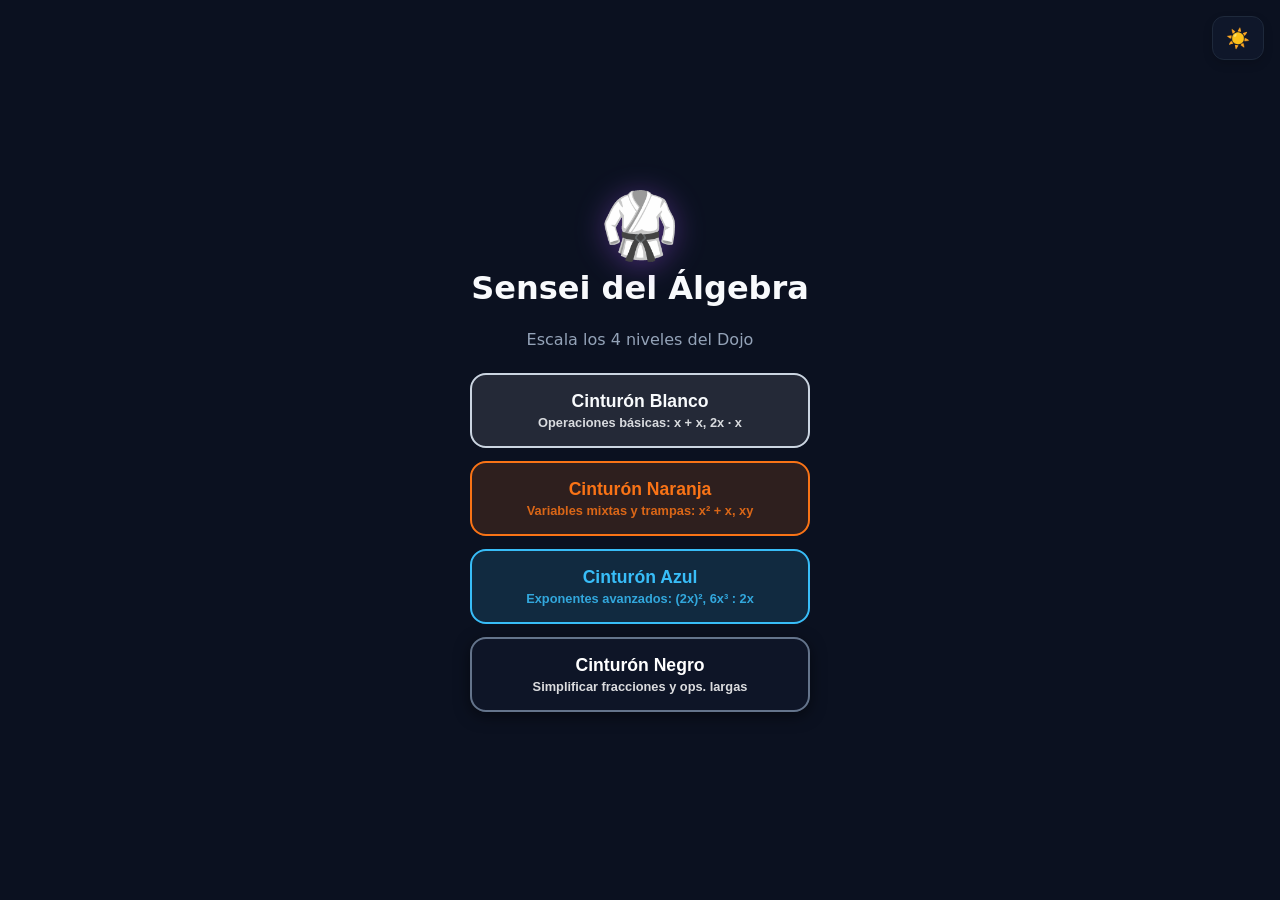
==== algebra.html @ e0170207 "Add files via upload" ====
<!DOCTYPE html>
<html lang="es">
<head>
  <script>
    if (localStorage.getItem('mathlab_theme') === 'light') {
      document.documentElement.setAttribute('data-theme', 'light');
    }
  </script>
  <meta charset="UTF-8">
  <meta name="viewport" content="width=device-width, initial-scale=1.0, maximum-scale=1.0, user-scalable=no">
  <title>Sensei del Álgebra | MATH LAB</title>
  
  <meta name="theme-color" content="#0b1120">
  <meta name="apple-mobile-web-app-capable" content="yes">
  <meta name="apple-mobile-web-app-status-bar-style" content="black-translucent">
  <meta name="apple-mobile-web-app-title" content="Álgebra">
  <link rel="manifest" href="manifest.json">
  
  <style>
    /* ================= VARIABLES DE COLOR ================= */
    :root {
      --bg-primary: #0b1120;
      --bg-card: #0f172a;
      --text-main: #f8fafc;
      --text-muted: #94a3b8;
      --border-color: #1e293b;
      --accent-main: #a855f7; 
      --accent-gold: #fbbf24;
      --accent-success: #10b981;
      --accent-op: #f43f5e;
    }

    [data-theme="light"] {
      --bg-primary: #f8fafc;
      --bg-card: #ffffff;
      --text-main: #0f172a;
      --text-muted: #64748b;
      --border-color: #e2e8f0;
      --accent-main: #9333ea;
    }

    body {
      margin: 0;
      padding: 0;
      background-color: var(--bg-primary);
      color: var(--text-main);
      font-family: system-ui, -apple-system, sans-serif;
      height: 100vh;
      display: flex;
      flex-direction: column;
      overflow: hidden;
      transition: background-color 0.3s ease, color 0.3s ease;
    }

    .theme-toggle-btn {
      position: absolute;
      top: 1rem;
      right: 1rem;
      background: var(--bg-card);
      border: 1px solid var(--border-color);
      border-radius: 12px;
      cursor: pointer;
      padding: 0.6rem 0.8rem;
      font-size: 1.2rem;
      display: inline-flex;
      align-items: center;
      justify-content: center;
      box-shadow: 0 4px 10px rgba(0,0,0,0.15);
      color: var(--text-main);
      z-index: 100;
      transition: all 0.2s;
    }

    /* PANTALLA DE INICIO */
    #screen-home {
      display: flex;
      flex-direction: column;
      align-items: center;
      justify-content: center;
      height: 100%;
      padding: 1.5rem;
      text-align: center;
      position: relative;
    }
    .app-logo {
      font-size: 4rem;
      margin-bottom: 0.5rem;
      filter: drop-shadow(0 4px 15px rgba(168, 85, 247, 0.4));
    }
    .app-title {
      font-size: 2rem;
      font-weight: 900;
      color: var(--text-main);
      margin: 0 0 0.5rem 0;
      line-height: 1.1;
    }
    .app-subtitle {
      color: var(--text-muted);
      font-size: 1rem;
      margin-bottom: 1.5rem;
    }

    .levels-grid {
      display: flex;
      flex-direction: column;
      gap: 0.8rem;
      width: 100%;
      max-width: 340px;
    }

    .mode-btn {
      width: 100%;
      padding: 1rem;
      border-radius: 16px;
      border: 2px solid transparent;
      font-size: 1.1rem;
      font-weight: 800;
      cursor: pointer;
      display: flex;
      flex-direction: column;
      align-items: center;
      gap: 0.2rem;
      transition: transform 0.1s;
    }
    .mode-btn:active { transform: scale(0.96); }
    
    /* Colores de Cinturones */
    .btn-blanco { background: rgba(248, 250, 252, 0.1); border-color: #cbd5e1; color: #f8fafc; }
    [data-theme="light"] .btn-blanco { background: #f1f5f9; color: #334155; border-color: #94a3b8; }
    
    .btn-naranja { background: rgba(249, 115, 22, 0.15); border-color: #f97316; color: #f97316; }
    .btn-azul { background: rgba(56, 189, 248, 0.15); border-color: #38bdf8; color: #38bdf8; }
    .btn-negro { background: rgba(15, 23, 42, 0.8); border-color: #64748b; color: #fff; box-shadow: 0 4px 15px rgba(0,0,0,0.5); }
    [data-theme="light"] .btn-negro { background: #0f172a; color: #fff; }

    .btn-desc { font-size: 0.8rem; font-weight: 600; opacity: 0.85; }

    /* PANTALLA DE JUEGO */
    #screen-game {
      display: none;
      flex-direction: column;
      height: 100%;
      padding: 0.5rem; 
      box-sizing: border-box;
      position: relative;
    }

    .game-header {
      display: flex;
      justify-content: space-between;
      align-items: center;
      padding: 0.5rem 4rem 0.5rem 0.5rem;
    }
    .btn-back {
      background: var(--bg-card);
      border: 1px solid var(--border-color);
      border-radius: 10px;
      color: var(--text-main);
      font-size: 1.1rem;
      cursor: pointer;
      padding: 0.5rem 0.8rem;
      font-weight: bold;
    }
    .score-board {
      background: rgba(16, 185, 129, 0.15);
      color: var(--accent-success);
      padding: 0.6rem 1.2rem;
      border-radius: 20px;
      font-weight: 900;
      font-size: 1.1rem;
      border: 1px solid rgba(16, 185, 129, 0.3);
    }

    .problem-container {
      flex-grow: 1;
      display: flex;
      align-items: center;
      justify-content: center;
      font-size: clamp(2.4rem, 9vw, 4.2rem); 
      font-weight: 900;
      font-family: monospace;
      letter-spacing: -1px;
      text-align: center;
      padding: 0.2rem; 
      color: var(--text-main);
      position: relative;
      white-space: nowrap; 
      width: 100%;
      box-sizing: border-box;
    }
    
    #problem-display.long-math { font-size: clamp(1.5rem, 6vw, 3rem); }
    #problem-display.frac-math { font-size: clamp(2rem, 8vw, 4rem); display: flex; flex-direction: column; align-items: center; justify-content: center; gap: 0.2rem; }
    
    .frac-line { width: 100%; height: 4px; background: currentColor; border-radius: 2px; }

    sup { 
      font-size: 0.65em; 
      position: relative; 
      top: -0.6em; 
      color: var(--accent-main); 
    }
    [data-theme="light"] sup { color: var(--accent-main); }

    /* BURBUJAS DE OPCIONES */
    .options-grid {
      display: grid;
      grid-template-columns: 1fr 1fr;
      gap: 0.6rem; 
      padding: 0.5rem; 
      margin-bottom: 0.5rem; 
    }
    .option-btn {
      font-size: clamp(1.1rem, 4.5vw, 1.6rem); 
      font-weight: 900;
      font-family: monospace;
      padding: 1rem 0.2rem; 
      border-radius: 16px;
      cursor: pointer;
      transition: all 0.2s cubic-bezier(0.4, 0, 0.2, 1);
      box-shadow: 0 4px 10px rgba(0,0,0,0.15);
      display: flex;
      align-items: center;
      justify-content: center;
      color: var(--text-main);
      text-align: center;
    }
    .option-btn:active { transform: scale(0.95); }
    
    .opt-c1 { background: rgba(168, 85, 247, 0.1); border: 2px solid var(--accent-main); }
    .opt-c2 { background: rgba(244, 63, 94, 0.1); border: 2px solid #f43f5e; }
    .opt-c3 { background: rgba(56, 189, 248, 0.1); border: 2px solid #38bdf8; }
    .opt-c4 { background: rgba(16, 185, 129, 0.1); border: 2px solid #10b981; }

    .option-btn.correct { background: var(--accent-success) !important; border-color: var(--accent-success) !important; color: #022c22 !important; box-shadow: 0 0 25px rgba(16, 185, 129, 0.6); }
    .option-btn.correct sup { color: #022c22 !important; }
    .option-btn.wrong { background: var(--accent-op) !important; border-color: var(--accent-op) !important; color: #fff !important; box-shadow: 0 0 25px rgba(244, 63, 94, 0.6); }
    .option-btn.wrong sup { color: #fff !important; }
    .option-btn.disabled { pointer-events: none; opacity: 0.25; transform: scale(0.95); }

    .success-anim {
      position: absolute;
      top: 50%;
      left: 50%;
      transform: translate(-50%, -50%) scale(0);
      font-size: 6rem;
      opacity: 0;
      transition: all 0.4s cubic-bezier(0.175, 0.885, 0.32, 1.275);
      pointer-events: none;
      z-index: 100;
    }
    .success-anim.show { transform: translate(-50%, -50%) scale(1); opacity: 1; }

    /* TARJETA DE EXPLICACIÓN */
    #feedback-panel {
      position: fixed;
      bottom: -150%;
      left: 50%;
      transform: translateX(-50%);
      width: 92%;
      max-width: 450px;
      background: var(--bg-card);
      border: 3px solid #f43f5e;
      padding: 1.5rem;
      box-sizing: border-box;
      border-radius: 20px;
      transition: bottom 0.4s cubic-bezier(0.175, 0.885, 0.32, 1.275);
      z-index: 50;
      box-shadow: 0 15px 40px rgba(244, 63, 94, 0.4);
    }
    #feedback-panel.show { bottom: 20px; }
    
    .feedback-title { font-size: 1.3rem; font-weight: 900; margin-bottom: 0.8rem; color: #f43f5e; display: flex; align-items: center; gap: 0.5rem; }
    .feedback-text { font-size: 1.1rem; line-height: 1.4; color: var(--text-main); margin-bottom: 1.5rem; }
    .feedback-text strong { color: var(--accent-main); }
    [data-theme="light"] .feedback-text strong { color: #7e22ce; }

    .btn-next {
      width: 100%;
      padding: 1rem;
      background: #f43f5e;
      color: #fff;
      border: none;
      border-radius: 12px;
      font-size: 1.1rem;
      font-weight: 900;
      cursor: pointer;
      text-transform: uppercase;
    }
  </style>
</head>
<body>

  <button id="theme-toggle" class="theme-toggle-btn" onclick="toggleTheme()" title="Cambiar tema">
    <span id="theme-icon">☀️</span>
  </button>

  <div id="screen-home">
    <div class="app-logo">🥋</div>
    <h1 class="app-title">Sensei del Álgebra</h1>
    <p class="app-subtitle">Escala los 4 niveles del Dojo</p>

    <div class="levels-grid">
      <button class="mode-btn btn-blanco" onclick="startGame('blanco')">
        Cinturón Blanco
        <span class="btn-desc">Operaciones básicas: x + x, 2x · x</span>
      </button>
      <button class="mode-btn btn-naranja" onclick="startGame('naranja')">
        Cinturón Naranja
        <span class="btn-desc">Variables mixtas y trampas: x² + x, xy</span>
      </button>
      <button class="mode-btn btn-azul" onclick="startGame('azul')">
        Cinturón Azul
        <span class="btn-desc">Exponentes avanzados: (2x)², 6x³ : 2x</span>
      </button>
      <button class="mode-btn btn-negro" onclick="startGame('negro')">
        Cinturón Negro
        <span class="btn-desc">Simplificar fracciones y ops. largas</span>
      </button>
    </div>
  </div>

  <div id="screen-game">
    <div class="game-header">
      <button class="btn-back" onclick="goHome()">← Salir</button>
      <div class="score-board">Racha: <span id="score-count">0</span> 🔥</div>
    </div>

    <div class="problem-container">
      <div id="problem-display"></div>
      <div id="success-anim" class="success-anim">✨✅✨</div>
    </div>

    <div class="options-grid" id="options-container">
      <button class="option-btn opt-c1" onclick="checkAnswer(0)" id="opt-0"></button>
      <button class="option-btn opt-c2" onclick="checkAnswer(1)" id="opt-1"></button>
      <button class="option-btn opt-c3" onclick="checkAnswer(2)" id="opt-2"></button>
      <button class="option-btn opt-c4" onclick="checkAnswer(3)" id="opt-3"></button>
    </div>
  </div>

  <div id="feedback-panel">
    <div class="feedback-title"><span>❌</span> ¡Trampa mental!</div>
    <div class="feedback-text" id="feedback-desc"></div>
    <button class="btn-next" onclick="nextProblem()">Entendido ➔</button>
  </div>

  <script>
    function initTheme() {
      const isLight = document.documentElement.getAttribute('data-theme') === 'light';
      document.getElementById('theme-icon').textContent = isLight ? '🌙' : '☀️';
    }
    function toggleTheme() {
      const isLight = document.documentElement.getAttribute('data-theme') === 'light';
      if (isLight) {
        document.documentElement.removeAttribute('data-theme');
        localStorage.setItem('mathlab_theme', 'dark');
        document.getElementById('theme-icon').textContent = '☀️';
      } else {
        document.documentElement.setAttribute('data-theme', 'light');
        localStorage.setItem('mathlab_theme', 'light');
        document.getElementById('theme-icon').textContent = '🌙';
      }
    }
    window.addEventListener('DOMContentLoaded', initTheme);

    // ================= MOTOR ALGEBRAICO =================
    let currentMode = '';
    let currentData = {};
    let racha = 0;
    let buttonsDisabled = false;

    function rand(min, max, avoidZero = true) {
      let val;
      do {
        val = Math.floor(Math.random() * (max - min + 1)) + min;
      } while (avoidZero && val === 0);
      return val;
    }

    function formatM(coef, vars) {
      if (coef === 0) return "0";
      if (coef === 1 && vars !== "") return vars;
      if (coef === -1 && vars !== "") return `-${vars}`;
      return `${coef}${vars}`;
    }
    function safeParen(str, coef) {
      return coef < 0 ? `(${str})` : str;
    }

    function generateBlanco() {
      const op = rand(0, 2, false); 
      let a = rand(-4, 5, true); let b = rand(-4, 5, true);
      let q, ans, exp;

      if (op === 0) {
        ans = formatM(a + b, "x");
        q = `${formatM(a, "x")} + ${safeParen(formatM(b, "x"), b)}`;
        exp = `Es una suma de términos semejantes. Se suman los números (${a} + ${b} = ${a+b}) y <strong>la letra se queda igual.</strong>`;
      } else {
        ans = formatM(a * b, "x<sup>2</sup>");
        q = `${formatM(a, "x")} · ${safeParen(formatM(b, "x"), b)}`;
        exp = `¡Multiplicación! Se multiplican los números y se suman los exponentes de las letras (x · x = <strong>x²</strong>).`;
      }
      return { q, ansStr: ans, exp, type: 'basic' };
    }

    function generateNaranja() {
      const op = rand(0, 2, false);
      let a = rand(2, 5, true); let b = rand(2, 5, true);
      let q, ans, exp;

      if (op === 0) {
        let sign = rand(0,1,false) ? '+' : '-';
        ans = `${formatM(a, "x<sup>2</sup>")} ${sign} ${formatM(b, "x")}`;
        q = ans;
        exp = `¡Trampa! <strong>No se pueden sumar peras con manzanas.</strong> Un término con x² no se puede juntar con uno con x. La operación se queda igual.`;
      } else if (op === 1) {
        ans = formatM(a + b, "xy");
        q = `${formatM(a, "xy")} + ${formatM(b, "xy")}`;
        exp = `Ambos tienen la misma parte literal ("xy"). Sumas los coeficientes y mantienes las letras idénticas.`;
      } else {
        ans = `${formatM(a, "xy")} + ${formatM(b, "x")}`;
        q = ans;
        exp = `¡Trampa! Tienen distintas letras ("xy" y "x"). <strong>No son semejantes</strong>, así que no se pueden sumar.`;
      }
      return { q, ansStr: ans, exp, type: 'mixed' };
    }

    function generateAzul() {
      const op = rand(0, 1, false); 
      let q, ans, exp;

      if (op === 0) {
        let a = rand(-4, 4, true); let n = rand(1, 3, true);
        ans = formatM(a * a, `x<sup>${n * 2}</sup>`);
        q = `(${formatM(a, `x<sup>${n}</sup>`)})<sup>2</sup>`;
        exp = `El cuadrado afecta a todo: El número al cuadrado (${a}² = ${a*a}) y <strong>el exponente se multiplica por 2</strong>.`;
      } else {
        let a = rand(-4, 4, true); let b = rand(2, 4, true);
        let n = rand(2, 3, true); let m = rand(1, 2, true);
        ans = formatM(a * b, `x<sup>${n + m}</sup>`);
        q = `${formatM(a, `x<sup>${n}</sup>`)} · ${safeParen(formatM(b, `x<sup>${m}</sup>`), b)}`;
        exp = `Al multiplicar, los números se multiplican normal, pero los exponentes de letras iguales <strong>se SUMAN</strong>.`;
      }
      return { q, ansStr: ans, exp, type: 'advanced' };
    }

    function generateNegro() {
      const op = rand(0, 1, false);
      let q, ans, exp;

      if (op === 0) {
        let a = rand(2, 5, true); let b = rand(2, 5, true); let c = rand(2, 5, true);
        ans = formatM(a + b - c, "x");
        q = `${formatM(a, "x")} + ${formatM(b, "x")} - ${formatM(c, "x")}`;
        exp = `Agrupa paso a paso de izquierda a derecha. Como todos tienen "x", solo es operar los números: ${a} + ${b} - ${c}.`;
      } else {
        let d = rand(2, 4, true); let c = d * rand(2, 4, true);
        let m = rand(1, 2, true); let n = m + rand(1, 2, true);
        ans = formatM(c / d, `x<sup>${n - m}</sup>`);
        q = `<div>${formatM(c, `x<sup>${n}</sup>`)}</div><div class="frac-line"></div><div>${formatM(d, `x<sup>${m}</sup>`)}</div>`;
        exp = `En las fracciones: divide los números grandes (${c} : ${d} = ${c/d}) y <strong>RESTA los exponentes</strong> de las letras.`;
      }
      return { q, ansStr: ans, exp, type: 'expert', isFrac: (op === 1) };
    }

    function getOptionsStr(correctStr, type) {
      let opts = new Set([correctStr]);
      
      let match = correctStr.match(/^(-?\d*)(.*)$/);
      let coef = match[1] === "" ? 1 : (match[1] === "-" ? -1 : parseInt(match[1]));
      let vars = match[2];

      if (type === 'mixed') {
        opts.add(formatM(coef * 2, vars.replace("<sup>2</sup>", ""))); 
        opts.add(formatM(coef, vars + "²"));
        opts.add(formatM(coef+2, "x"));
      }
      
      let attempts = 0;
      while (opts.size < 4 && attempts < 50) {
        attempts++;
        if (opts.size < 2 && coef !== 0) opts.add(formatM(coef * -1, vars));
        
        let cErr = coef + rand(-3, 3, true);
        let vErr = vars;
        
        if (vars.includes("<sup>")) {
          vErr = vars.replace(/\d+/, (m) => parseInt(m) + rand(-1, 2, true));
        } else if (vars === "x") {
          vErr = Math.random() > 0.5 ? "x<sup>2</sup>" : "x";
        }

        opts.add(formatM(cErr === 0 ? 2 : cErr, vErr));
      }
      return Array.from(opts).sort(() => Math.random() - 0.5);
    }

    const classColors = ['opt-c1', 'opt-c2', 'opt-c3', 'opt-c4'];

    function startGame(level) {
      currentMode = level;
      racha = 0;
      updateScore();
      document.getElementById('screen-home').style.display = 'none';
      document.getElementById('screen-game').style.display = 'flex';
      nextProblem();
    }

    function goHome() {
      window.location.href = 'index.html'; 
    }

    function updateScore() {
      document.getElementById('score-count').textContent = racha;
    }

    function nextProblem() {
      document.getElementById('feedback-panel').classList.remove('show');
      buttonsDisabled = false;

      if (currentMode === 'blanco') currentData = generateBlanco();
      else if (currentMode === 'naranja') currentData = generateNaranja();
      else if (currentMode === 'azul') currentData = generateAzul();
      else currentData = generateNegro();
      
      const displayEl = document.getElementById('problem-display');
      displayEl.innerHTML = currentData.q;
      
      displayEl.className = '';
      if (currentData.isFrac) displayEl.classList.add('frac-math');
      else if (currentData.q.length > 13) displayEl.classList.add('long-math');

      const optionsArray = getOptionsStr(currentData.ansStr, currentData.type);
      currentData.options = optionsArray;

      for (let i = 0; i < 4; i++) {
        let btn = document.getElementById(`opt-${i}`);
        btn.innerHTML = optionsArray[i] === "" ? "0" : optionsArray[i]; 
        btn.className = `option-btn ${classColors[i]}`;
      }
    }

    function checkAnswer(btnIndex) {
      if (buttonsDisabled) return;
      buttonsDisabled = true;

      const isCorrect = (currentData.options[btnIndex] === currentData.ansStr);
      
      for (let i = 0; i < 4; i++) {
        let btn = document.getElementById(`opt-${i}`);
        if (currentData.options[i] === currentData.ansStr) btn.classList.add('correct');
        else if (i === btnIndex && !isCorrect) btn.classList.add('wrong');
        else btn.classList.add('disabled');
      }

      if (isCorrect) {
        racha++;
        updateScore();
        const anim = document.getElementById('success-anim');
        anim.classList.add('show');
        setTimeout(() => { anim.classList.remove('show'); nextProblem(); }, 1200);
      } else {
        racha = 0; 
        updateScore();
        document.getElementById('feedback-desc').innerHTML = currentData.exp;
        setTimeout(() => { document.getElementById('feedback-panel').classList.add('show'); }, 300);
      }
    }

    if ('serviceWorker' in navigator) {
      window.addEventListener('load', () => {
        navigator.serviceWorker.register('./sw.js').catch(err => console.log('SW Error', err));
      });
    }
  </script>
</body>
</html>
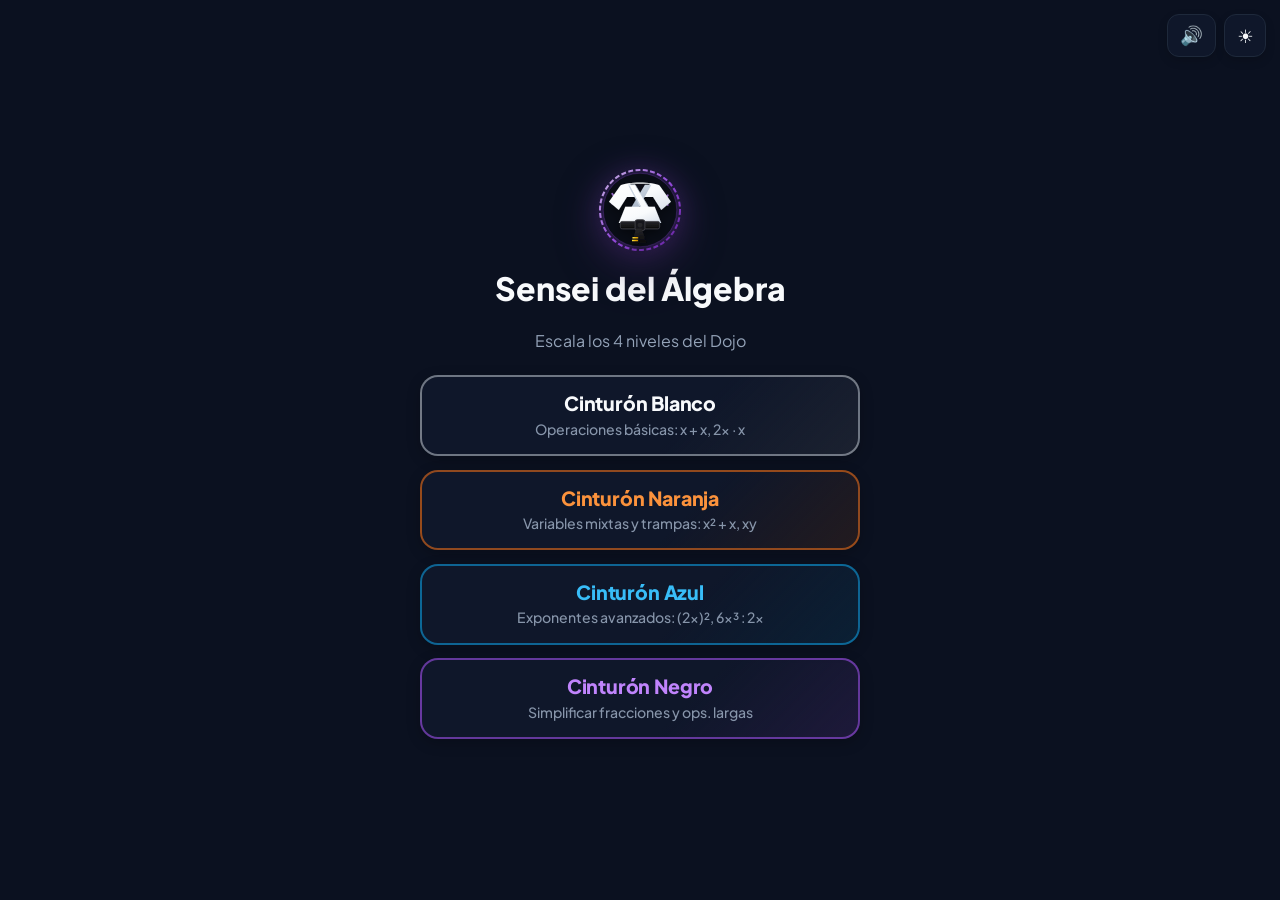
==== commit 514d62f6: "Add files via upload" ====
--- a/algebra.html
+++ b/algebra.html
@@ -7,7 +7,7 @@
     }
   </script>
   <meta charset="UTF-8">
-  <meta name="viewport" content="width=device-width, initial-scale=1.0, maximum-scale=1.0, user-scalable=no">
+  <meta name="viewport" content="width=device-width, initial-scale=1.0, maximum-scale=1.0, user-scalable=no, viewport-fit=cover">
   <title>Sensei del Álgebra | MATH LAB</title>
   
   <meta name="theme-color" content="#0b1120">
@@ -15,6 +15,9 @@
   <meta name="apple-mobile-web-app-status-bar-style" content="black-translucent">
   <meta name="apple-mobile-web-app-title" content="Álgebra">
   <link rel="manifest" href="manifest.json">
+  <link rel="stylesheet" href="dojo-theme.css">
+  <script src="dojo-audio.js" defer></script>
+  <script src="dojo-stats.js" defer></script>
   
   <style>
     /* ================= VARIABLES DE COLOR ================= */
@@ -39,17 +42,71 @@
       --accent-main: #9333ea;
     }
 
-    body {
+    * {
+      box-sizing: border-box;
+    }
+
+    /* === LA SOLUCIÓN NUCLEAR === */
+    html, body {
       margin: 0;
       padding: 0;
+      width: 100%;
+      height: 100%;
+      position: fixed; /* Ancla la app a las 4 esquinas físicas */
+      top: 0; left: 0; right: 0; bottom: 0;
+      overflow: hidden; /* Prohíbe cualquier scroll */
       background-color: var(--bg-primary);
       color: var(--text-main);
       font-family: system-ui, -apple-system, sans-serif;
-      height: 100vh;
       display: flex;
       flex-direction: column;
-      overflow: hidden;
       transition: background-color 0.3s ease, color 0.3s ease;
+    }
+
+    /* EFECTOS PANTALLA COMPLETA */
+    @keyframes screenFlash {
+      0% { box-shadow: inset 0 0 120px rgba(16, 185, 129, 0.4); }
+      100% { box-shadow: inset 0 0 0px rgba(16, 185, 129, 0); }
+    }
+    body.flash-active {
+      animation: screenFlash 0.6s ease-out;
+    }
+
+    @keyframes errorFlash {
+      0% { box-shadow: inset 0 0 150px rgba(244, 63, 94, 0.5); }
+      100% { box-shadow: inset 0 0 0px rgba(244, 63, 94, 0); }
+    }
+    body.error-active {
+      animation: errorFlash 0.5s ease-out;
+    }
+
+    /* ANIMACIONES DEL TEXTO CENTRAL */
+    @keyframes textPop {
+      0% { transform: scale(1); }
+      40% { transform: scale(1.2); color: var(--accent-success); text-shadow: 0 0 20px rgba(16, 185, 129, 0.5); }
+      100% { transform: scale(1); }
+    }
+    .pop-active {
+      animation: textPop 0.5s cubic-bezier(0.175, 0.885, 0.32, 1.275);
+    }
+
+    @keyframes textShake {
+      0%, 100% { transform: translateX(0); }
+      20%, 60% { transform: translateX(-10px); color: var(--accent-op); text-shadow: 0 0 15px rgba(244, 63, 94, 0.4); }
+      40%, 80% { transform: translateX(10px); color: var(--accent-op); text-shadow: 0 0 15px rgba(244, 63, 94, 0.4); }
+    }
+    .shake-active {
+      animation: textShake 0.4s ease-in-out;
+    }
+
+    /* PARTÍCULAS */
+    .particle {
+      position: fixed;
+      pointer-events: none;
+      font-size: 2rem;
+      opacity: 1;
+      z-index: 999;
+      transition: transform 0.8s cubic-bezier(0.25, 1, 0.5, 1), opacity 0.8s ease-out;
     }
 
     .theme-toggle-btn {
@@ -135,21 +192,23 @@
 
     .btn-desc { font-size: 0.8rem; font-weight: 600; opacity: 0.85; }
 
-    /* PANTALLA DE JUEGO */
+    /* PANTALLA DE JUEGO (REDISEÑADA PARA BLOQUEO ABSOLUTO) */
     #screen-game {
       display: none;
       flex-direction: column;
+      width: 100%;
       height: 100%;
-      padding: 0.5rem; 
-      box-sizing: border-box;
-      position: relative;
+      position: absolute;
+      top: 0; left: 0; right: 0; bottom: 0;
+      padding: 0;
     }
 
     .game-header {
       display: flex;
       justify-content: space-between;
       align-items: center;
-      padding: 0.5rem 4rem 0.5rem 0.5rem;
+      padding: 1rem 4rem 1rem 1rem;
+      padding-top: max(1rem, env(safe-area-inset-top));
     }
     .btn-back {
       background: var(--bg-card);
@@ -172,21 +231,18 @@
     }
 
     .problem-container {
-      flex-grow: 1;
+      flex: 1; /* Rellena el espacio del centro */
       display: flex;
       align-items: center;
       justify-content: center;
-      font-size: clamp(2.4rem, 9vw, 4.2rem); 
+      font-size: clamp(2.4rem, 8vw, 4rem); 
       font-weight: 900;
       font-family: monospace;
       letter-spacing: -1px;
       text-align: center;
-      padding: 0.2rem; 
       color: var(--text-main);
-      position: relative;
       white-space: nowrap; 
       width: 100%;
-      box-sizing: border-box;
     }
     
     #problem-display.long-math { font-size: clamp(1.5rem, 6vw, 3rem); }
@@ -204,17 +260,19 @@
 
     /* BURBUJAS DE OPCIONES */
     .options-grid {
-      display: grid;
-      grid-template-columns: 1fr 1fr;
+      display: grid; 
+      grid-template-columns: 1fr 1fr; 
       gap: 0.6rem; 
       padding: 0.5rem; 
-      margin-bottom: 0.5rem; 
+      width: 100%;
+      /* Esto las aleja del fondo del dispositivo */
+      padding-bottom: max(1.5rem, env(safe-area-inset-bottom));
     }
     .option-btn {
       font-size: clamp(1.1rem, 4.5vw, 1.6rem); 
       font-weight: 900;
       font-family: monospace;
-      padding: 1rem 0.2rem; 
+      padding: 1.2rem 0.2rem; 
       border-radius: 16px;
       cursor: pointer;
       transition: all 0.2s cubic-bezier(0.4, 0, 0.2, 1);
@@ -237,19 +295,6 @@
     .option-btn.wrong { background: var(--accent-op) !important; border-color: var(--accent-op) !important; color: #fff !important; box-shadow: 0 0 25px rgba(244, 63, 94, 0.6); }
     .option-btn.wrong sup { color: #fff !important; }
     .option-btn.disabled { pointer-events: none; opacity: 0.25; transform: scale(0.95); }
-
-    .success-anim {
-      position: absolute;
-      top: 50%;
-      left: 50%;
-      transform: translate(-50%, -50%) scale(0);
-      font-size: 6rem;
-      opacity: 0;
-      transition: all 0.4s cubic-bezier(0.175, 0.885, 0.32, 1.275);
-      pointer-events: none;
-      z-index: 100;
-    }
-    .success-anim.show { transform: translate(-50%, -50%) scale(1); opacity: 1; }
 
     /* TARJETA DE EXPLICACIÓN */
     #feedback-panel {
@@ -291,31 +336,65 @@
 </head>
 <body>
 
-  <button id="theme-toggle" class="theme-toggle-btn" onclick="toggleTheme()" title="Cambiar tema">
-    <span id="theme-icon">☀️</span>
-  </button>
+  <div class="top-controls">
+    <button class="sound-toggle-btn" type="button" onclick="DojoAudio.toggleMute()" aria-label="Silenciar o activar sonido" title="Sonido">
+      <span class="sound-icon">🔊</span>
+    </button>
+    <button id="theme-toggle" class="theme-toggle-btn" onclick="toggleTheme()" title="Cambiar tema">
+      <span id="theme-icon">☀️</span>
+    </button>
+  </div>
 
   <div id="screen-home">
-    <div class="app-logo">🥋</div>
+    <div class="app-logo">
+      <img src="crests/sensei-algebra.svg" class="app-logo-crest" alt="Sensei del Álgebra">
+    </div>
     <h1 class="app-title">Sensei del Álgebra</h1>
     <p class="app-subtitle">Escala los 4 niveles del Dojo</p>
 
     <div class="levels-grid">
-      <button class="mode-btn btn-blanco" onclick="startGame('blanco')">
-        Cinturón Blanco
-        <span class="btn-desc">Operaciones básicas: x + x, 2x · x</span>
+      <button class="mode-btn btn-blanco" data-level="blanco" onclick="startGame('blanco')">
+        <div class="belt-pill-icon" aria-hidden="true">
+          <svg viewBox="0 0 36 36" fill="none"><rect x="4" y="8" width="28" height="8" rx="2.5" fill="#f8fafc" stroke="#cbd5e1" stroke-width="1.8"/><rect x="4" y="20" width="28" height="8" rx="2.5" fill="#f8fafc" stroke="#cbd5e1" stroke-width="1.8"/><circle cx="18" cy="18" r="5.5" fill="#ffffff" stroke="#cbd5e1" stroke-width="1.8"/><path d="M16 23 L13 33 L19 32 Z" fill="#f8fafc" stroke="#cbd5e1" stroke-width="1.2"/><path d="M20 23 L23 33 L17 32 Z" fill="#f8fafc" stroke="#cbd5e1" stroke-width="1.2"/></svg>
+        </div>
+        <div class="belt-pill-body">
+          <span class="belt-pill-title">Cinturón Blanco</span>
+          <span class="btn-desc">Operaciones básicas: x + x, 2x · x</span>
+        </div>
+        <div class="belt-pill-status">🥋 Iniciar</div>
       </button>
-      <button class="mode-btn btn-naranja" onclick="startGame('naranja')">
-        Cinturón Naranja
-        <span class="btn-desc">Variables mixtas y trampas: x² + x, xy</span>
+
+      <button class="mode-btn btn-naranja" data-level="naranja" onclick="startGame('naranja')">
+        <div class="belt-pill-icon" aria-hidden="true">
+          <svg viewBox="0 0 36 36" fill="none"><rect x="4" y="8" width="28" height="8" rx="2.5" fill="#f97316" stroke="#ea580c" stroke-width="1.8"/><rect x="4" y="20" width="28" height="8" rx="2.5" fill="#f97316" stroke="#ea580c" stroke-width="1.8"/><circle cx="18" cy="18" r="5.5" fill="#fb923c" stroke="#ea580c" stroke-width="1.8"/><path d="M16 23 L13 33 L19 32 Z" fill="#f97316" stroke="#ea580c" stroke-width="1.2"/><path d="M20 23 L23 33 L17 32 Z" fill="#f97316" stroke="#ea580c" stroke-width="1.2"/></svg>
+        </div>
+        <div class="belt-pill-body">
+          <span class="belt-pill-title">Cinturón Naranja</span>
+          <span class="btn-desc">Variables mixtas y trampas: x² + x, xy</span>
+        </div>
+        <div class="belt-pill-status">🥋 Iniciar</div>
       </button>
-      <button class="mode-btn btn-azul" onclick="startGame('azul')">
-        Cinturón Azul
-        <span class="btn-desc">Exponentes avanzados: (2x)², 6x³ : 2x</span>
+
+      <button class="mode-btn btn-azul" data-level="azul" onclick="startGame('azul')">
+        <div class="belt-pill-icon" aria-hidden="true">
+          <svg viewBox="0 0 36 36" fill="none"><rect x="4" y="8" width="28" height="8" rx="2.5" fill="#0ea5e9" stroke="#0284c7" stroke-width="1.8"/><rect x="4" y="20" width="28" height="8" rx="2.5" fill="#0ea5e9" stroke="#0284c7" stroke-width="1.8"/><circle cx="18" cy="18" r="5.5" fill="#38bdf8" stroke="#0284c7" stroke-width="1.8"/><path d="M16 23 L13 33 L19 32 Z" fill="#0ea5e9" stroke="#0284c7" stroke-width="1.2"/><path d="M20 23 L23 33 L17 32 Z" fill="#0ea5e9" stroke="#0284c7" stroke-width="1.2"/></svg>
+        </div>
+        <div class="belt-pill-body">
+          <span class="belt-pill-title">Cinturón Azul</span>
+          <span class="btn-desc">Exponentes avanzados: (2x)², 6x³ : 2x</span>
+        </div>
+        <div class="belt-pill-status">🥋 Iniciar</div>
       </button>
-      <button class="mode-btn btn-negro" onclick="startGame('negro')">
-        Cinturón Negro
-        <span class="btn-desc">Simplificar fracciones y ops. largas</span>
+
+      <button class="mode-btn btn-negro" data-level="negro" onclick="startGame('negro')">
+        <div class="belt-pill-icon" aria-hidden="true">
+          <svg viewBox="0 0 36 36" fill="none"><rect x="4" y="8" width="28" height="8" rx="2.5" fill="#18181b" stroke="#3f3f46" stroke-width="1.8"/><rect x="4" y="20" width="28" height="8" rx="2.5" fill="#18181b" stroke="#3f3f46" stroke-width="1.8"/><circle cx="18" cy="18" r="5.5" fill="#27272a" stroke="#52525b" stroke-width="1.8"/><path d="M16 23 L13 33 L19 32 Z" fill="#18181b" stroke="#3f3f46" stroke-width="1.2"/><path d="M20 23 L23 33 L17 32 Z" fill="#18181b" stroke="#3f3f46" stroke-width="1.2"/><line x1="14" y1="30" x2="18" y2="29.5" stroke="#fde047" stroke-width="1.5"/></svg>
+        </div>
+        <div class="belt-pill-body">
+          <span class="belt-pill-title">Cinturón Negro</span>
+          <span class="btn-desc">Simplificar fracciones y ops. largas</span>
+        </div>
+        <div class="belt-pill-status">🥋 Iniciar</div>
       </button>
     </div>
   </div>
@@ -323,12 +402,11 @@
   <div id="screen-game">
     <div class="game-header">
       <button class="btn-back" onclick="goHome()">← Salir</button>
-      <div class="score-board">Racha: <span id="score-count">0</span> 🔥</div>
+      <div class="score-board">Racha: <span id="score-count">0</span> 🔥 <span class="best-stat" id="best-count"></span></div>
     </div>
 
     <div class="problem-container">
       <div id="problem-display"></div>
-      <div id="success-anim" class="success-anim">✨✅✨</div>
     </div>
 
     <div class="options-grid" id="options-container">
@@ -363,6 +441,37 @@
       }
     }
     window.addEventListener('DOMContentLoaded', initTheme);
+
+    // ================= FUNCIONES DE JUGABILIDAD (GAME FEEL) =================
+    function createExplosion(x, y) {
+      const emojis = ['✨', '🔥', '⭐', '🥋', '💥', '💯'];
+      const numParticles = 12;
+
+      for (let i = 0; i < numParticles; i++) {
+        let p = document.createElement('div');
+        p.className = 'particle';
+        p.textContent = emojis[Math.floor(Math.random() * emojis.length)];
+        
+        p.style.left = x + 'px';
+        p.style.top = y + 'px';
+        document.body.appendChild(p);
+
+        let angle = Math.random() * Math.PI * 2;
+        let velocity = 60 + Math.random() * 120;
+        let tx = Math.cos(angle) * velocity;
+        let ty = Math.sin(angle) * velocity;
+        let rot = Math.random() * 360;
+
+        requestAnimationFrame(() => {
+          requestAnimationFrame(() => {
+            p.style.transform = `translate(${tx}px, ${ty}px) rotate(${rot}deg) scale(${Math.random() * 0.8 + 0.5})`;
+            p.style.opacity = '0';
+          });
+        });
+
+        setTimeout(() => p.remove(), 800);
+      }
+    }
 
     // ================= MOTOR ALGEBRAICO =================
     let currentMode = '';
@@ -499,10 +608,17 @@
 
     const classColors = ['opt-c1', 'opt-c2', 'opt-c3', 'opt-c4'];
 
+    const GAME_ID = 'algebra';
+    window.GAME_ID = GAME_ID;
+    window.addEventListener('DOMContentLoaded', () => {
+      if (window.DojoStats) DojoStats.syncGameLevels(GAME_ID);
+    });
+
     function startGame(level) {
       currentMode = level;
       racha = 0;
       updateScore();
+      refreshBestDisplay();
       document.getElementById('screen-home').style.display = 'none';
       document.getElementById('screen-game').style.display = 'flex';
       nextProblem();
@@ -510,6 +626,14 @@
 
     function goHome() {
       window.location.href = 'index.html'; 
+    }
+
+    function refreshBestDisplay() {
+      const best = window.DojoStats ? DojoStats.getBest(GAME_ID, currentMode) : 0;
+      const bestEl = document.getElementById('best-count');
+      if (bestEl) {
+        bestEl.textContent = best > 0 ? `· Récord: ${best}` : '';
+      }
     }
 
     function updateScore() {
@@ -537,7 +661,8 @@
 
       for (let i = 0; i < 4; i++) {
         let btn = document.getElementById(`opt-${i}`);
-        btn.innerHTML = optionsArray[i] === "" ? "0" : optionsArray[i]; 
+        const optVal = optionsArray[i] === "" ? "0" : optionsArray[i];
+        btn.innerHTML = `<span class="key-hint">${i + 1}</span>${optVal}`; 
         btn.className = `option-btn ${classColors[i]}`;
       }
     }
@@ -558,16 +683,76 @@
       if (isCorrect) {
         racha++;
         updateScore();
-        const anim = document.getElementById('success-anim');
-        anim.classList.add('show');
-        setTimeout(() => { anim.classList.remove('show'); nextProblem(); }, 1200);
+
+        // Audio y Haptic
+        if (window.DojoAudio) {
+          DojoAudio.play('slash');
+          if (racha % 5 === 0) DojoAudio.play('combo');
+        }
+
+        // Persistencia
+        if (window.DojoStats) {
+          const statRes = DojoStats.recordStreak(GAME_ID, currentMode, racha);
+          if (statRes && statRes.justMastered && window.DojoAudio) {
+            DojoAudio.play('gong');
+          }
+          refreshBestDisplay();
+        }
+        
+        // Disparar partículas
+        const btnElement = document.getElementById(`opt-${btnIndex}`);
+        const rect = btnElement.getBoundingClientRect();
+        createExplosion(rect.left + rect.width / 2, rect.top + rect.height / 2);
+
+        // Efecto Pantalla Completa y Latido (Acierto)
+        document.body.classList.add('flash-active');
+        document.getElementById('problem-display').classList.add('pop-active');
+        
+        setTimeout(() => { 
+          document.body.classList.remove('flash-active');
+          document.getElementById('problem-display').classList.remove('pop-active');
+        }, 600);
+
+        setTimeout(() => { nextProblem(); }, 800); 
       } else {
         racha = 0; 
         updateScore();
+
+        if (window.DojoAudio) DojoAudio.play('clash');
+
+        // Efecto Pantalla Completa y Temblor (Fallo)
+        document.body.classList.add('error-active');
+        document.getElementById('problem-display').classList.add('shake-active');
+        
+        setTimeout(() => { 
+          document.body.classList.remove('error-active');
+          document.getElementById('problem-display').classList.remove('shake-active');
+        }, 500);
+
         document.getElementById('feedback-desc').innerHTML = currentData.exp;
         setTimeout(() => { document.getElementById('feedback-panel').classList.add('show'); }, 300);
       }
     }
+
+    // Soporte teclado físico
+    document.addEventListener('keydown', (e) => {
+      const feedbackPanel = document.getElementById('feedback-panel');
+      if (feedbackPanel && feedbackPanel.classList.contains('show')) {
+        if (e.key === 'Enter' || e.key === ' ' || e.key === 'Escape') {
+          e.preventDefault();
+          nextProblem();
+        }
+        return;
+      }
+
+      const gameScreen = document.getElementById('screen-game');
+      if (!gameScreen || gameScreen.style.display !== 'flex' || buttonsDisabled) return;
+
+      if (e.key === '1' || e.key === 'a' || e.key === 'A') checkAnswer(0);
+      else if (e.key === '2' || e.key === 'b' || e.key === 'B') checkAnswer(1);
+      else if (e.key === '3' || e.key === 'c' || e.key === 'C') checkAnswer(2);
+      else if (e.key === '4' || e.key === 'd' || e.key === 'D') checkAnswer(3);
+    });
 
     if ('serviceWorker' in navigator) {
       window.addEventListener('load', () => {
--- a/dojo-theme.css
+++ b/dojo-theme.css
@@ -0,0 +1,364 @@
+/* ==========================================================================
+   Math Dojo · Estilos Compartidos (ESO / Secundaria)
+   Tipografía Moderna, Control de Audio, Atajos de Teclado, Emblemas y Cápsulas
+   ========================================================================== */
+
+@import url('https://fonts.googleapis.com/css2?family=Plus+Jakarta+Sans:wght@500;600;700;800;900&family=JetBrains+Mono:wght@600;700;800&display=swap');
+
+:root {
+  --font-sans: 'Plus Jakarta Sans', system-ui, -apple-system, sans-serif;
+  --font-math: 'JetBrains Mono', 'Plus Jakarta Sans', monospace;
+}
+
+html, body, button, input, select, textarea, h1, h2, h3, p, span, a, .app-title, .app-subtitle, .mode-btn {
+  font-family: var(--font-sans) !important;
+}
+
+/* Tipografía de fórmulas y números */
+.problem-container,
+#problem-display,
+.option-btn,
+.score-board,
+.math-font {
+  font-family: var(--font-math) !important;
+}
+
+/* ==========================================================================
+   CONTROLES SUPERIORES (SONIDO Y TEMA) - NUNCA SE SOLAPAN
+   ========================================================================== */
+
+.top-controls {
+  position: fixed !important;
+  top: max(0.85rem, env(safe-area-inset-top)) !important;
+  right: max(0.85rem, env(safe-area-inset-right)) !important;
+  display: flex !important;
+  flex-direction: row !important;
+  align-items: center !important;
+  gap: 0.5rem !important;
+  z-index: 9999 !important;
+  pointer-events: auto !important;
+}
+
+/* Forzar que los botones hijos se comporten como elementos en línea flexibles,
+   anulando cualquier position: absolute declarada localmente en cada archivo HTML */
+.top-controls .sound-toggle-btn,
+.top-controls .theme-toggle-btn,
+.top-controls button {
+  position: relative !important;
+  top: auto !important;
+  right: auto !important;
+  bottom: auto !important;
+  left: auto !important;
+  margin: 0 !important;
+  display: inline-flex !important;
+  flex-shrink: 0 !important;
+  background: var(--bg-card);
+  border: 1px solid var(--border-color);
+  border-radius: 12px;
+  cursor: pointer;
+  padding: 0.55rem 0.75rem;
+  font-size: 1.15rem;
+  align-items: center;
+  justify-content: center;
+  color: var(--text-main);
+  box-shadow: 0 4px 10px rgba(0, 0, 0, 0.15);
+  transition: transform 0.15s ease, background-color 0.2s ease, border-color 0.2s ease;
+  min-width: 42px;
+  min-height: 42px;
+}
+
+.top-controls .sound-toggle-btn:active,
+.top-controls .theme-toggle-btn:active {
+  transform: scale(0.92) !important;
+}
+
+.sound-toggle-btn.is-muted {
+  opacity: 0.65;
+}
+
+/* En la pantalla de juego, asegurar margen derecho amplio para que nunca colisione con el marcador */
+.game-header {
+  padding-right: calc(max(1rem, env(safe-area-inset-right)) + 110px) !important;
+}
+
+/* ==========================================================================
+   EMBLEMAS VECTORIALES DE CADA JUEGO (.app-logo-crest)
+   ========================================================================== */
+
+.app-logo {
+  display: flex !important;
+  align-items: center !important;
+  justify-content: center !important;
+  margin: 0 auto 0.75rem auto !important;
+  background: none !important;
+}
+
+.app-logo-crest {
+  width: clamp(82px, 20vw, 98px);
+  height: clamp(82px, 20vw, 98px);
+  display: block;
+  animation: crestFloat 3.6s ease-in-out infinite;
+  filter: drop-shadow(0 12px 24px rgba(0, 0, 0, 0.4));
+}
+
+@keyframes crestFloat {
+  0%, 100% { transform: translateY(0); }
+  50% { transform: translateY(-4px); }
+}
+
+/* ==========================================================================
+   CÁPSULAS DE CINTURONES EMBELLECIDAS (.mode-btn)
+   Diseño Limpio, Centrado y Elegante (Continuidad Sensei del Álgebra)
+   ========================================================================== */
+
+.levels-grid {
+  display: flex !important;
+  flex-direction: column !important;
+  gap: 0.85rem !important;
+  width: 100% !important;
+  max-width: 440px !important;
+  margin: 0 auto !important;
+}
+
+.mode-btn {
+  position: relative !important;
+  display: flex !important;
+  flex-direction: column !important;
+  align-items: center !important;
+  justify-content: center !important;
+  text-align: center !important;
+  padding: 0.95rem 1.4rem !important;
+  border-radius: 18px !important;
+  text-decoration: none !important;
+  cursor: pointer !important;
+  transition: all 0.22s cubic-bezier(0.16, 1, 0.3, 1) !important;
+  border: 2px solid var(--border-color) !important;
+  background: var(--bg-card) !important;
+  box-shadow: 0 4px 14px rgba(0, 0, 0, 0.22) !important;
+  overflow: hidden !important;
+  width: 100% !important;
+  gap: 0.25rem !important;
+}
+
+.mode-btn:hover {
+  transform: translateY(-2px) !important;
+  box-shadow: 0 8px 26px var(--belt-glow, rgba(255, 255, 255, 0.16)) !important;
+}
+
+.mode-btn:active {
+  transform: scale(0.97) !important;
+}
+
+/* Ocultar iconos cuadrados y botones redundantes */
+.belt-pill-icon {
+  display: none !important;
+}
+
+/* Cuerpo con título y descripción */
+.belt-pill-body {
+  width: 100% !important;
+  display: flex !important;
+  flex-direction: column !important;
+  align-items: center !important;
+  justify-content: center !important;
+  gap: 0.25rem !important;
+  text-align: center !important;
+}
+
+.belt-pill-title {
+  font-size: clamp(1.05rem, 3.8vw, 1.22rem) !important;
+  font-weight: 800 !important;
+  line-height: 1.2 !important;
+  letter-spacing: -0.01em;
+}
+
+.mode-btn .btn-desc {
+  font-size: clamp(0.78rem, 2.8vw, 0.88rem) !important;
+  color: var(--text-muted) !important;
+  line-height: 1.35 !important;
+  font-weight: 500 !important;
+  opacity: 0.9 !important;
+  max-width: 90% !important;
+  margin: 0 auto !important;
+}
+
+/* Estado de racha o maestría a la derecha (solo visible cuando hay récord real) */
+.belt-pill-status {
+  display: none !important;
+}
+
+.belt-pill-status.has-streak,
+.belt-pill-status.is-mastered {
+  display: inline-flex !important;
+  position: absolute !important;
+  top: 0.65rem !important;
+  right: 0.85rem !important;
+  font-size: 0.72rem;
+  font-weight: 700;
+  padding: 0.2rem 0.55rem;
+  border-radius: 999px;
+  background: rgba(245, 158, 11, 0.18);
+  border: 1px solid rgba(245, 158, 11, 0.45);
+  color: #fbbf24;
+  white-space: nowrap;
+}
+
+.belt-pill-status.is-mastered {
+  background: linear-gradient(135deg, rgba(245, 158, 11, 0.28), rgba(168, 85, 247, 0.28));
+  border-color: rgba(245, 158, 11, 0.6);
+  color: #fef08a;
+  box-shadow: 0 0 10px rgba(245, 158, 11, 0.25);
+}
+
+/* Tematización por Nivel de Cinturón */
+.btn-blanco {
+  --belt-glow: rgba(248, 250, 252, 0.24);
+  border-color: rgba(226, 232, 240, 0.45) !important;
+  background: linear-gradient(135deg, var(--bg-card) 60%, rgba(226, 232, 240, 0.08) 100%) !important;
+}
+.btn-blanco .belt-pill-title { color: #f8fafc; }
+[data-theme="light"] .btn-blanco .belt-pill-title { color: #1e293b; }
+
+.btn-naranja {
+  --belt-glow: rgba(249, 115, 22, 0.32);
+  border-color: rgba(249, 115, 22, 0.55) !important;
+  background: linear-gradient(135deg, var(--bg-card) 60%, rgba(249, 115, 22, 0.1) 100%) !important;
+}
+.btn-naranja .belt-pill-title { color: #fb923c; }
+
+.btn-azul {
+  --belt-glow: rgba(14, 165, 233, 0.32);
+  border-color: rgba(14, 165, 233, 0.55) !important;
+  background: linear-gradient(135deg, var(--bg-card) 60%, rgba(14, 165, 233, 0.1) 100%) !important;
+}
+.btn-azul .belt-pill-title { color: #38bdf8; }
+
+.btn-negro {
+  --belt-glow: rgba(168, 85, 247, 0.35);
+  border-color: rgba(168, 85, 247, 0.55) !important;
+  background: linear-gradient(135deg, var(--bg-card) 60%, rgba(168, 85, 247, 0.12) 100%) !important;
+}
+.btn-negro .belt-pill-title { color: #c084fc; }
+
+/* ==========================================================================
+   ICONO MATEMÁTICO MATH LAB (CONTINUIDAD CON MATH UNIVERSE)
+   ========================================================================== */
+
+.math-lab-tile {
+  width: 50px;
+  height: 50px;
+  flex-shrink: 0;
+  display: flex;
+  align-items: center;
+  justify-content: center;
+  border-radius: 14px;
+  background: rgba(59, 130, 246, 0.12);
+  border: 1px solid rgba(59, 130, 246, 0.28);
+}
+
+.math-lab-tile svg {
+  width: 36px;
+  height: 36px;
+  display: block;
+}
+
+.math-lab-tile .tile-grid {
+  opacity: 0.35;
+  stroke: #60a5fa;
+  stroke-dasharray: 3 4;
+  stroke-width: 1.5;
+}
+
+.math-lab-tile .tile-main {
+  fill: rgba(30, 58, 138, 0.3);
+  stroke: #60a5fa;
+  stroke-width: 3.6;
+}
+
+.math-lab-tile .tile-accent {
+  stroke: #93c5fd;
+  stroke-width: 3;
+}
+
+.math-lab-tile .tile-dot {
+  fill: #bfdbfe;
+  stroke: none;
+}
+
+/* ==========================================================================
+   ATAJOS DE TECLADO (1, 2, 3, 4) E INSIGNIAS DE PORTADA
+   ========================================================================== */
+
+.option-btn {
+  position: relative;
+}
+
+.option-btn .key-hint {
+  position: absolute;
+  top: 6px;
+  left: 8px;
+  font-size: 0.68rem;
+  font-family: var(--font-sans) !important;
+  font-weight: 800;
+  padding: 2px 5px;
+  border-radius: 6px;
+  background: rgba(255, 255, 255, 0.12);
+  color: var(--text-muted);
+  border: 1px solid rgba(255, 255, 255, 0.15);
+  pointer-events: none;
+  line-height: 1;
+}
+
+[data-theme="light"] .option-btn .key-hint {
+  background: rgba(0, 0, 0, 0.06);
+  border-color: rgba(0, 0, 0, 0.1);
+}
+
+@media (max-width: 500px) {
+  .option-btn .key-hint {
+    display: none;
+  }
+}
+
+.card-belt-badge {
+  display: inline-flex;
+  align-items: center;
+  gap: 0.35rem;
+  margin-top: 0.45rem;
+  padding: 0.25rem 0.65rem;
+  border-radius: 999px;
+  font-size: 0.72rem;
+  font-weight: 700;
+  background: rgba(255, 255, 255, 0.06);
+  border: 1px solid rgba(255, 255, 255, 0.1);
+  color: var(--text-muted);
+  transition: all 0.25s ease;
+  z-index: 3;
+}
+
+.card-belt-badge.has-streak {
+  background: rgba(245, 158, 11, 0.14);
+  border-color: rgba(245, 158, 11, 0.35);
+  color: #fbbf24;
+}
+
+.card-belt-badge.is-mastered {
+  background: linear-gradient(135deg, rgba(245, 158, 11, 0.25), rgba(168, 85, 247, 0.25));
+  border-color: rgba(245, 158, 11, 0.6);
+  color: #fef08a;
+  box-shadow: 0 0 12px rgba(245, 158, 11, 0.25);
+}
+
+.score-board {
+  font-size: clamp(0.95rem, 3.5vw, 1.15rem);
+  font-weight: 800;
+  display: flex;
+  align-items: center;
+  gap: 0.4rem;
+}
+.score-board .best-stat {
+  font-size: 0.82rem;
+  color: var(--text-muted);
+  font-weight: 600;
+  margin-left: 0.3rem;
+}
